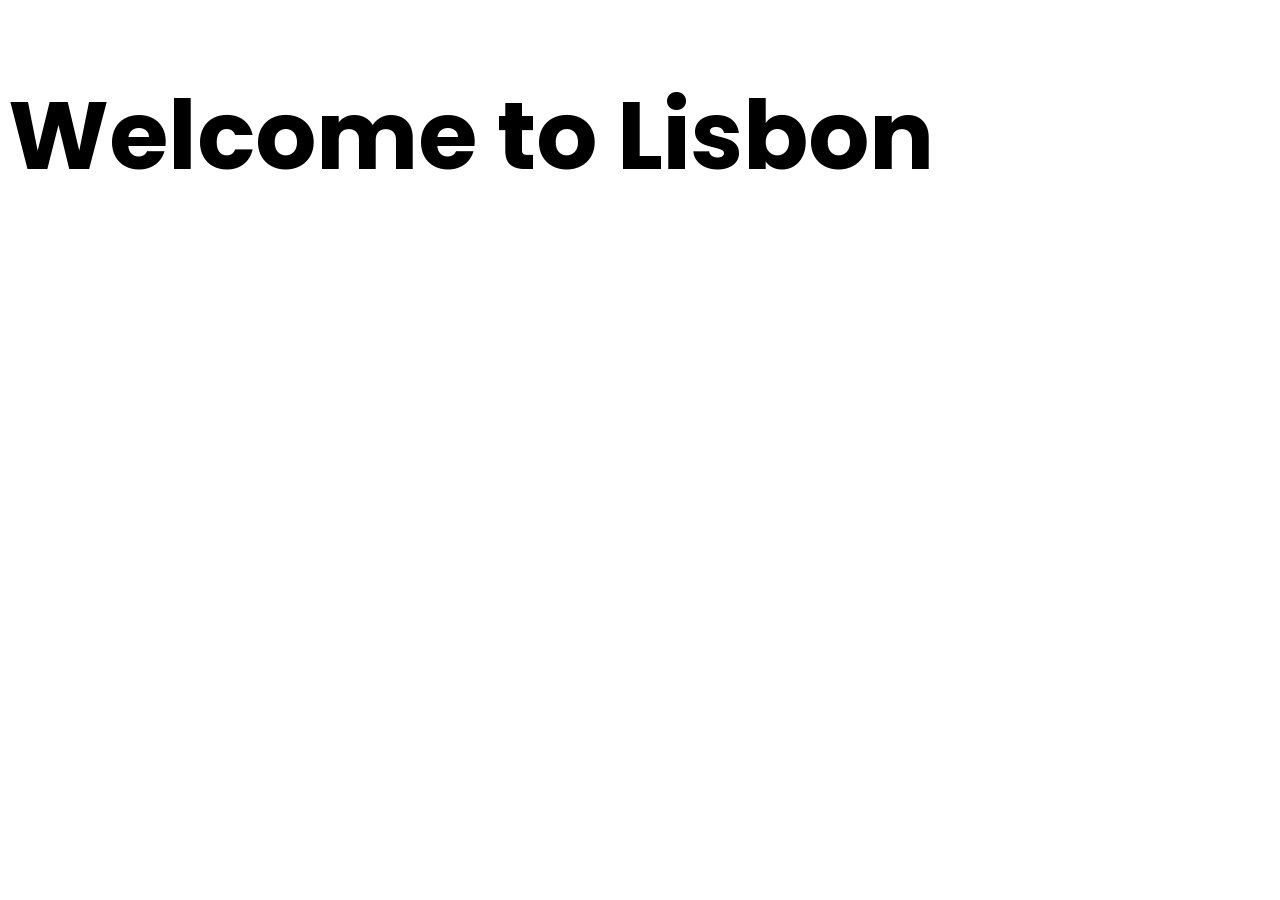
==== index.html @ 34573c59 "new files" ====
<!doctype html>
<html lang="en">
  <head>
    <meta charset="UTF-8" />
    <meta http-equiv="X-UA-Compatible" content="IE=edge" />
    <meta name="viewport" content="width=device-width, initial-scale=1.0" />
    <link rel="preconnect" href="https://fonts.googleapis.com" />
    <link rel="preconnect" href="https://fonts.gstatic.com" crossorigin />
    <link
      href="https://fonts.googleapis.com/css2?family=Poppins:ital,wght@0,100;0,200;0,300;0,400;0,500;0,600;0,700;0,800;0,900;1,100;1,200;1,300;1,400;1,500;1,600;1,700;1,800;1,900&display=swap"
      rel="stylesheet"
    />
    <link rel="stylesheet" href="src/styles.css" />
    <title>Welcome to Lisbon</title>
  </head>
  <body>
    <h1>Welcome to Lisbon</h1>
  </body>
</html>
---- src/styles.css ----
h1 {
  font-family: "Poppins", sans-serif;
  font-style: normal;
  font-weight: 700;
  font-size: 96px;
  line-height: 144px;
}
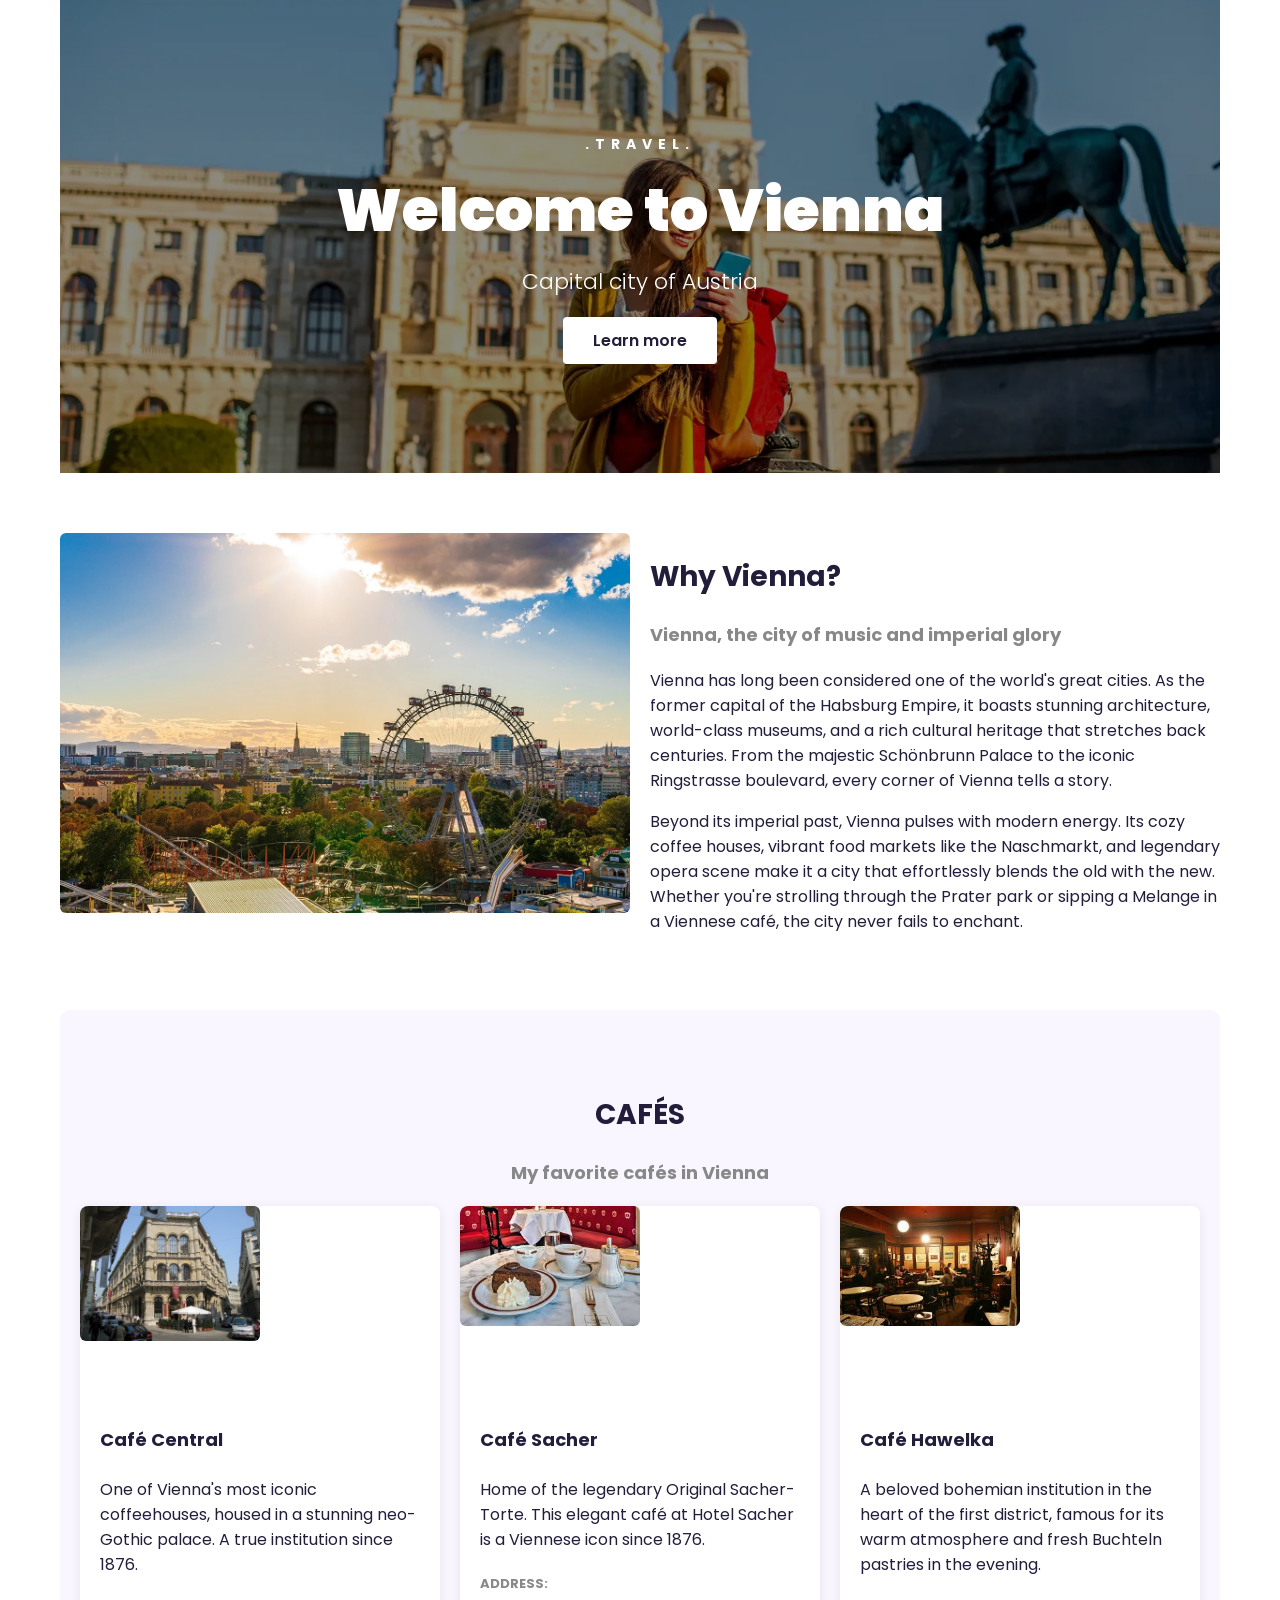
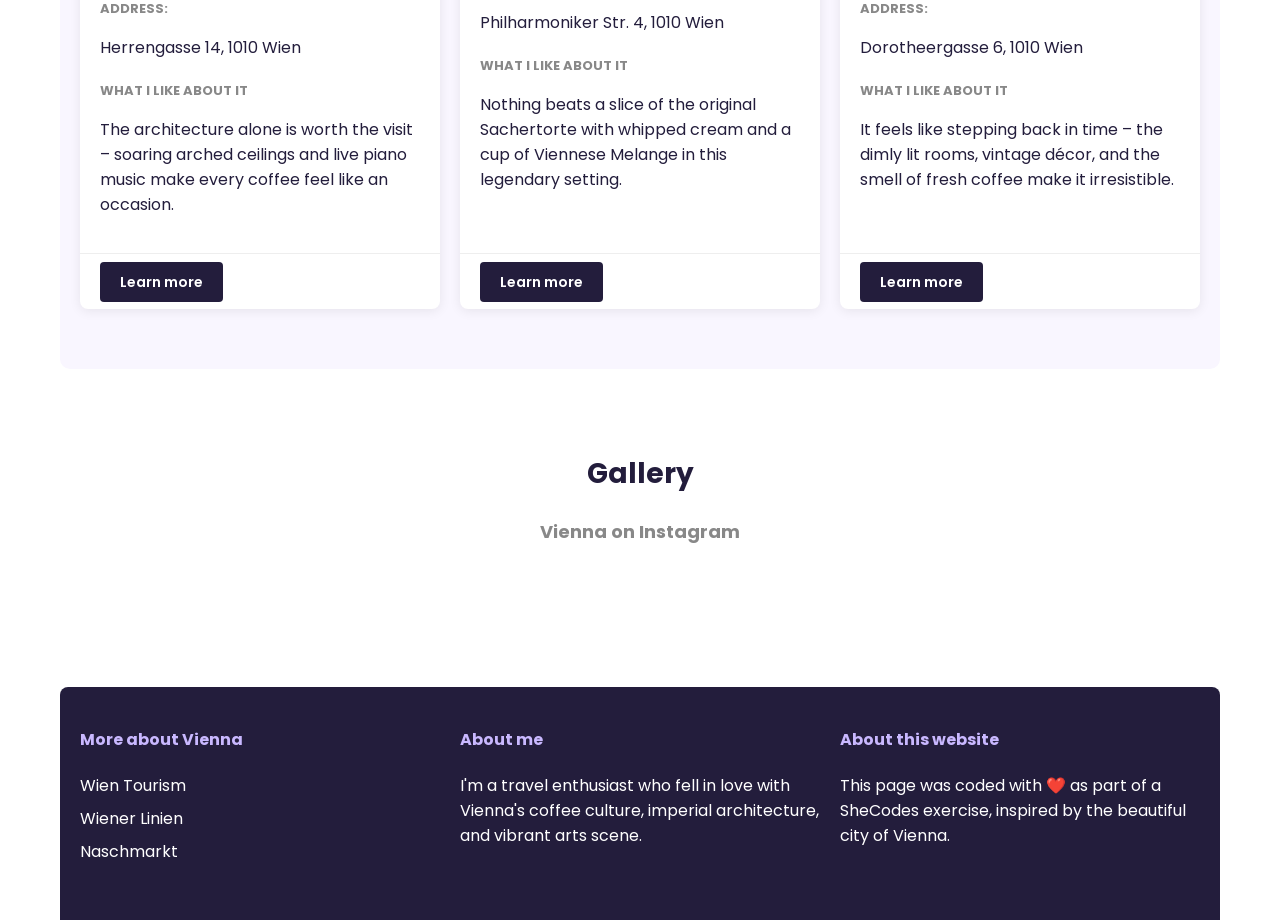
==== commit b94a111c: "insert all the infos via vs code about vienna + design" ====
--- a/index.html
+++ b/index.html
@@ -7,13 +7,285 @@
     <link rel="preconnect" href="https://fonts.googleapis.com" />
     <link rel="preconnect" href="https://fonts.gstatic.com" crossorigin />
     <link
-      href="https://fonts.googleapis.com/css2?family=Poppins:ital,wght@0,100;0,200;0,300;0,400;0,500;0,600;0,700;0,800;0,900;1,100;1,200;1,300;1,400;1,500;1,600;1,700;1,800;1,900&display=swap"
+      href="https://fonts.googleapis.com/css2?family=Poppins:ital,wght@0,100;0,200;0,300;0,400;0,500;0,600;0,700;0,800;0,900;1,400&display=swap"
       rel="stylesheet"
     />
     <link rel="stylesheet" href="src/styles.css" />
-    <title>Welcome to Lisbon</title>
+    <title>Welcome to Vienna</title>
   </head>
   <body>
-    <h1>Welcome to Lisbon</h1>
+    <div class="container">
+      <header>
+        <h3>.TRAVEL.</h3>
+        <h1>Welcome to Vienna</h1>
+        <h2>Capital city of Austria</h2>
+        <a href="#more">Learn more</a>
+      </header>
+
+      <main>
+        <section class="grid grid-2-columns">
+          <div>
+            <img src="images/wien1.jpeg" alt="Vienna" class="img-responsive" />
+          </div>
+          <div>
+            <h2>Why Vienna?</h2>
+            <h3>Vienna, the city of music and imperial glory</h3>
+            <p>
+              Vienna has long been considered one of the world's great cities.
+              As the former capital of the Habsburg Empire, it boasts stunning
+              architecture, world-class museums, and a rich cultural heritage
+              that stretches back centuries. From the majestic Schönbrunn Palace
+              to the iconic Ringstrasse boulevard, every corner of Vienna tells
+              a story.
+            </p>
+            <p>
+              Beyond its imperial past, Vienna pulses with modern energy. Its
+              cozy coffee houses, vibrant food markets like the Naschmarkt, and
+              legendary opera scene make it a city that effortlessly blends the
+              old with the new. Whether you're strolling through the Prater park
+              or sipping a Melange in a Viennese café, the city never fails to
+              enchant.
+            </p>
+          </div>
+        </section>
+
+        <section class="secondary" id="more">
+          <h2 class="text-center">CAFÉS</h2>
+          <h3 class="text-center">My favorite cafés in Vienna</h3>
+
+          <div class="grid grid-3-columns">
+            <!-- Café 1 -->
+            <div class="card">
+              <div class="card-header grid grid-2-columns">
+                <img
+                  src="images/central.jpg"
+                  alt="Café Central"
+                  class="img-responsive"
+                />
+                <iframe
+                  src="https://www.google.com/maps/embed?pb=!1m18!1m12!1m3!1d2658.6!2d16.3647!3d48.2102!2m3!1f0!2f0!3f0!3m2!1i1024!2i768!4f13.1!3m3!1m2!1s0x476d079a1d5d7e43%3A0x5ac53a5fe0e79e0!2sCaf%C3%A9%20Central!5e0!3m2!1sen!2sat!4v1"
+                  class="embed"
+                  style="border: 0"
+                  allowfullscreen=""
+                  loading="lazy"
+                  referrerpolicy="no-referrer-when-downgrade"
+                ></iframe>
+              </div>
+              <div class="card-body">
+                <h4>Café Central</h4>
+                <p>
+                  One of Vienna's most iconic coffeehouses, housed in a stunning
+                  neo-Gothic palace. A true institution since 1876.
+                </p>
+                <h5>Address:</h5>
+                <p>Herrengasse 14, 1010 Wien</p>
+                <h5>What I like about it</h5>
+                <p>
+                  The architecture alone is worth the visit – soaring arched
+                  ceilings and live piano music make every coffee feel like an
+                  occasion.
+                </p>
+              </div>
+              <div class="card-footer">
+                <a
+                  href="https://www.cafecentral.wien"
+                  class="btn"
+                  target="_blank"
+                >
+                  Learn more
+                </a>
+              </div>
+            </div>
+
+            <!-- Café 2 -->
+            <div class="card">
+              <div class="card-header grid grid-2-columns">
+                <img
+                  src="images/sacher.jpeg"
+                  alt="Café Sacher"
+                  class="img-responsive"
+                />
+                <iframe
+                  src="https://www.google.com/maps/embed?pb=!1m18!1m12!1m3!1d2658.9!2d16.3694!3d48.2037!2m3!1f0!2f0!3f0!3m2!1i1024!2i768!4f13.1!3m3!1m2!1s0x476d079e8a0b1a2b%3A0x1234!2sCaf%C3%A9%20Sacher!5e0!3m2!1sen!2sat!4v1"
+                  class="embed"
+                  style="border: 0"
+                  allowfullscreen=""
+                  loading="lazy"
+                  referrerpolicy="no-referrer-when-downgrade"
+                ></iframe>
+              </div>
+              <div class="card-body">
+                <h4>Café Sacher</h4>
+                <p>
+                  Home of the legendary Original Sacher-Torte. This elegant café
+                  at Hotel Sacher is a Viennese icon since 1876.
+                </p>
+                <h5>Address:</h5>
+                <p>Philharmoniker Str. 4, 1010 Wien</p>
+                <h5>What I like about it</h5>
+                <p>
+                  Nothing beats a slice of the original Sachertorte with whipped
+                  cream and a cup of Viennese Melange in this legendary setting.
+                </p>
+              </div>
+              <div class="card-footer">
+                <a
+                  href="https://www.sacher.com/cafe-sacher-wien"
+                  class="btn"
+                  target="_blank"
+                >
+                  Learn more
+                </a>
+              </div>
+            </div>
+
+            <!-- Café 3 -->
+            <div class="card">
+              <div class="card-header grid grid-2-columns">
+                <img
+                  src="images/hawelka.jpeg"
+                  alt="Café Hawelka"
+                  class="img-responsive"
+                />
+                <iframe
+                  src="https://www.google.com/maps/embed?pb=!1m18!1m12!1m3!1d2658.7!2d16.3672!3d48.2082!2m3!1f0!2f0!3f0!3m2!1i1024!2i768!4f13.1!3m3!1m2!1s0x476d0799b1234567%3A0xabcd!2sCaf%C3%A9%20Hawelka!5e0!3m2!1sen!2sat!4v1"
+                  class="embed"
+                  style="border: 0"
+                  allowfullscreen=""
+                  loading="lazy"
+                  referrerpolicy="no-referrer-when-downgrade"
+                ></iframe>
+              </div>
+              <div class="card-body">
+                <h4>Café Hawelka</h4>
+                <p>
+                  A beloved bohemian institution in the heart of the first
+                  district, famous for its warm atmosphere and fresh Buchteln
+                  pastries in the evening.
+                </p>
+                <h5>Address:</h5>
+                <p>Dorotheergasse 6, 1010 Wien</p>
+                <h5>What I like about it</h5>
+                <p>
+                  It feels like stepping back in time – the dimly lit rooms,
+                  vintage décor, and the smell of fresh coffee make it
+                  irresistible.
+                </p>
+              </div>
+              <div class="card-footer">
+                <a href="https://www.hawelka.at" class="btn" target="_blank">
+                  Learn more
+                </a>
+              </div>
+            </div>
+          </div>
+        </section>
+
+        <section>
+          <h2 class="text-center">Gallery</h2>
+          <h3 class="text-center">Vienna on Instagram</h3>
+          <div class="grid grid-3-columns">
+            <blockquote
+              class="instagram-media"
+              data-instgrm-permalink="https://www.instagram.com/p/CjTswhOtNoD/?utm_source=ig_embed&amp;utm_campaign=loading"
+              data-instgrm-version="14"
+              style="
+                background: #fff;
+                border: 0;
+                border-radius: 3px;
+                box-shadow:
+                  0 0 1px 0 rgba(0, 0, 0, 0.5),
+                  0 1px 10px 0 rgba(0, 0, 0, 0.15);
+                margin: 1px;
+                max-width: 540px;
+                min-width: 326px;
+                padding: 0;
+                width: 99.375%;
+                width: calc(100% - 2px);
+              "
+            ></blockquote>
+            <blockquote
+              class="instagram-media"
+              data-instgrm-permalink="https://www.instagram.com/p/CjVXqB5M_Y-/?utm_source=ig_embed&amp;utm_campaign=loading"
+              data-instgrm-version="14"
+              style="
+                background: #fff;
+                border: 0;
+                border-radius: 3px;
+                box-shadow:
+                  0 0 1px 0 rgba(0, 0, 0, 0.5),
+                  0 1px 10px 0 rgba(0, 0, 0, 0.15);
+                margin: 1px;
+                max-width: 540px;
+                min-width: 326px;
+                padding: 0;
+                width: 99.375%;
+                width: calc(100% - 2px);
+              "
+            ></blockquote>
+            <blockquote
+              class="instagram-media"
+              data-instgrm-permalink="https://www.instagram.com/p/CjX3v5JMPOv/?utm_source=ig_embed&amp;utm_campaign=loading"
+              data-instgrm-version="14"
+              style="
+                background: #fff;
+                border: 0;
+                border-radius: 3px;
+                box-shadow:
+                  0 0 1px 0 rgba(0, 0, 0, 0.5),
+                  0 1px 10px 0 rgba(0, 0, 0, 0.15);
+                margin: 1px;
+                max-width: 540px;
+                min-width: 326px;
+                padding: 0;
+                width: 99.375%;
+                width: calc(100% - 2px);
+              "
+            ></blockquote>
+          </div>
+          <script async src="//www.instagram.com/embed.js"></script>
+        </section>
+
+        <footer>
+          <div class="grid grid-3-columns">
+            <div>
+              <h4>More about Vienna</h4>
+              <ul>
+                <li>
+                  <a href="https://www.wien.info" target="_blank"
+                    >Wien Tourism</a
+                  >
+                </li>
+                <li>
+                  <a href="https://www.wienerlinien.at" target="_blank"
+                    >Wiener Linien</a
+                  >
+                </li>
+                <li>
+                  <a href="https://www.naschmarkt.at" target="_blank"
+                    >Naschmarkt</a
+                  >
+                </li>
+              </ul>
+            </div>
+            <div>
+              <h4>About me</h4>
+              <p>
+                I'm a travel enthusiast who fell in love with Vienna's coffee
+                culture, imperial architecture, and vibrant arts scene.
+              </p>
+            </div>
+            <div>
+              <h4>About this website</h4>
+              <p>
+                This page was coded with ❤️ as part of a SheCodes exercise,
+                inspired by the beautiful city of Vienna.
+              </p>
+            </div>
+          </div>
+        </footer>
+      </main>
+    </div>
+    <script src="src/index.js"></script>
   </body>
 </html>
--- a/src/styles.css
+++ b/src/styles.css
@@ -1,7 +1,179 @@
-h1 {
+* {
+  box-sizing: border-box;
+}
+
+body {
   font-family: "Poppins", sans-serif;
-  font-style: normal;
+  margin: 0;
+  padding: 0;
+  color: #231d3c;
+}
+
+.container {
+  max-width: 1200px;
+  margin: 0 auto;
+  padding: 0 20px;
+}
+
+/* HEADER */
+header {
+  background:
+    linear-gradient(rgba(0, 0, 0, 0.45), rgba(0, 0, 0, 0.45)),
+    url("../images/wien2.jpeg") center/cover no-repeat;
+  color: white;
+  text-align: center;
+  padding: 120px 20px;
+}
+
+header h3 {
+  letter-spacing: 6px;
+  font-size: 14px;
+  margin-bottom: 10px;
+}
+
+header h1 {
+  font-size: 60px;
+  font-weight: 900;
+  margin: 0;
+}
+
+header h2 {
+  font-size: 22px;
+  font-weight: 300;
+  margin: 10px 0 30px;
+}
+
+header a {
+  background-color: white;
+  color: #231d3c;
+  padding: 12px 30px;
+  text-decoration: none;
+  font-weight: 600;
+  border-radius: 4px;
+}
+
+/* GRID */
+.grid {
+  display: grid;
+  gap: 20px;
+}
+
+.grid-2-columns {
+  grid-template-columns: 1fr 1fr;
+}
+
+.grid-3-columns {
+  grid-template-columns: 1fr 1fr 1fr;
+}
+
+/* IMAGES */
+.img-responsive {
+  width: 100%;
+  border-radius: 6px;
+}
+
+/* INTRO SECTION */
+section {
+  padding: 60px 0;
+}
+
+section h2 {
+  font-size: 28px;
   font-weight: 700;
-  font-size: 96px;
-  line-height: 144px;
 }
+
+section h3 {
+  font-size: 18px;
+  color: #888;
+  margin-bottom: 20px;
+}
+
+/* CARDS */
+.secondary {
+  background-color: #f9f6ff;
+  padding: 60px 20px;
+  border-radius: 10px;
+}
+
+.card {
+  background: white;
+  border-radius: 8px;
+  box-shadow: 0 2px 12px rgba(0, 0, 0, 0.08);
+  overflow: hidden;
+  display: flex;
+  flex-direction: column;
+}
+
+.card-header {
+  gap: 0;
+}
+
+.card-body {
+  padding: 20px;
+  flex-grow: 1;
+}
+
+.card-body h4 {
+  margin-top: 0;
+  font-size: 18px;
+}
+
+.card-body h5 {
+  margin-bottom: 4px;
+  color: #888;
+  font-size: 13px;
+  text-transform: uppercase;
+}
+
+.card-footer {
+  padding: 15px 20px;
+  border-top: 1px solid #eee;
+}
+
+.btn {
+  background-color: #231d3c;
+  color: white;
+  padding: 10px 20px;
+  text-decoration: none;
+  border-radius: 4px;
+  font-size: 14px;
+  font-weight: 600;
+}
+
+.embed {
+  width: 100%;
+  height: 200px;
+}
+
+/* TEXT ALIGN */
+.text-center {
+  text-align: center;
+}
+
+/* FOOTER */
+footer {
+  background-color: #231d3c;
+  color: white;
+  padding: 40px 20px;
+  margin-top: 60px;
+  border-radius: 8px 8px 0 0;
+}
+
+footer h4 {
+  color: #c9b8ff;
+  margin-top: 0;
+}
+
+footer a {
+  color: white;
+  text-decoration: none;
+}
+
+footer ul {
+  padding: 0;
+  list-style: none;
+}
+
+footer ul li {
+  margin-bottom: 8px;
+}
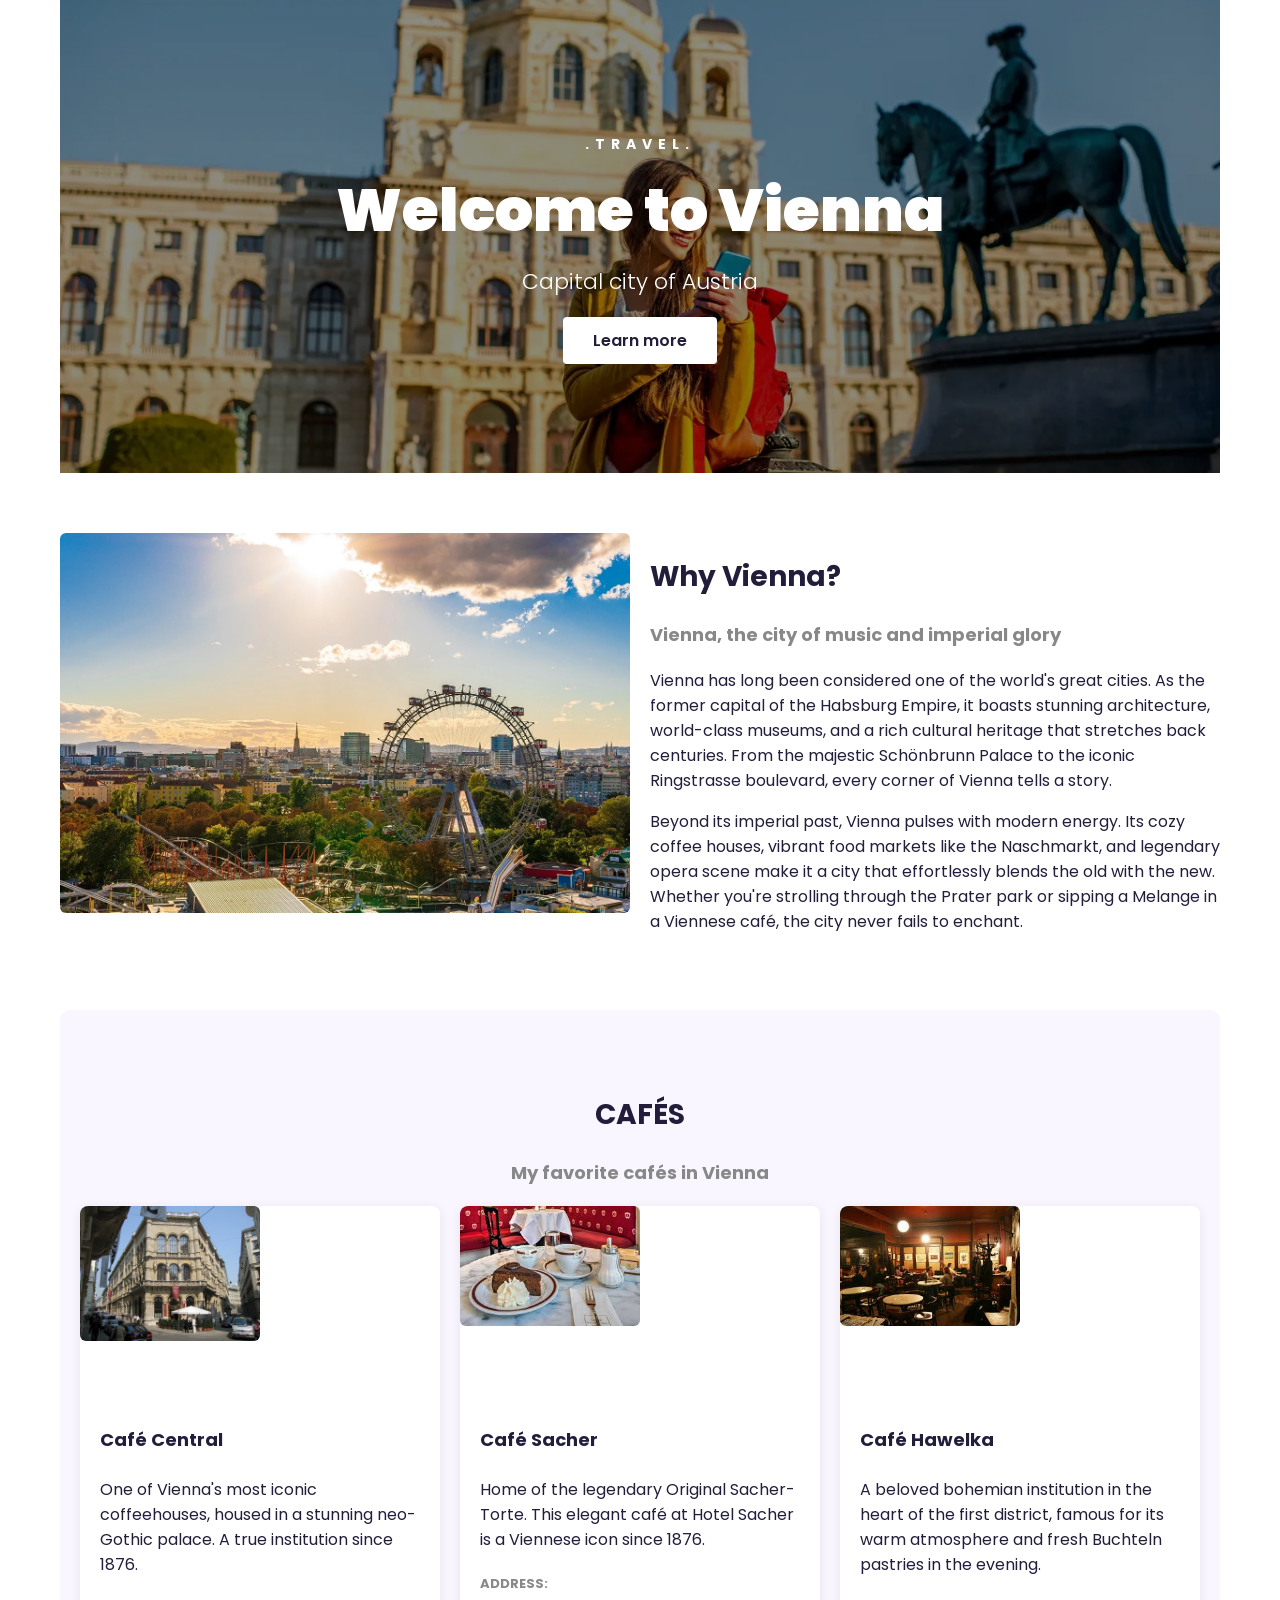
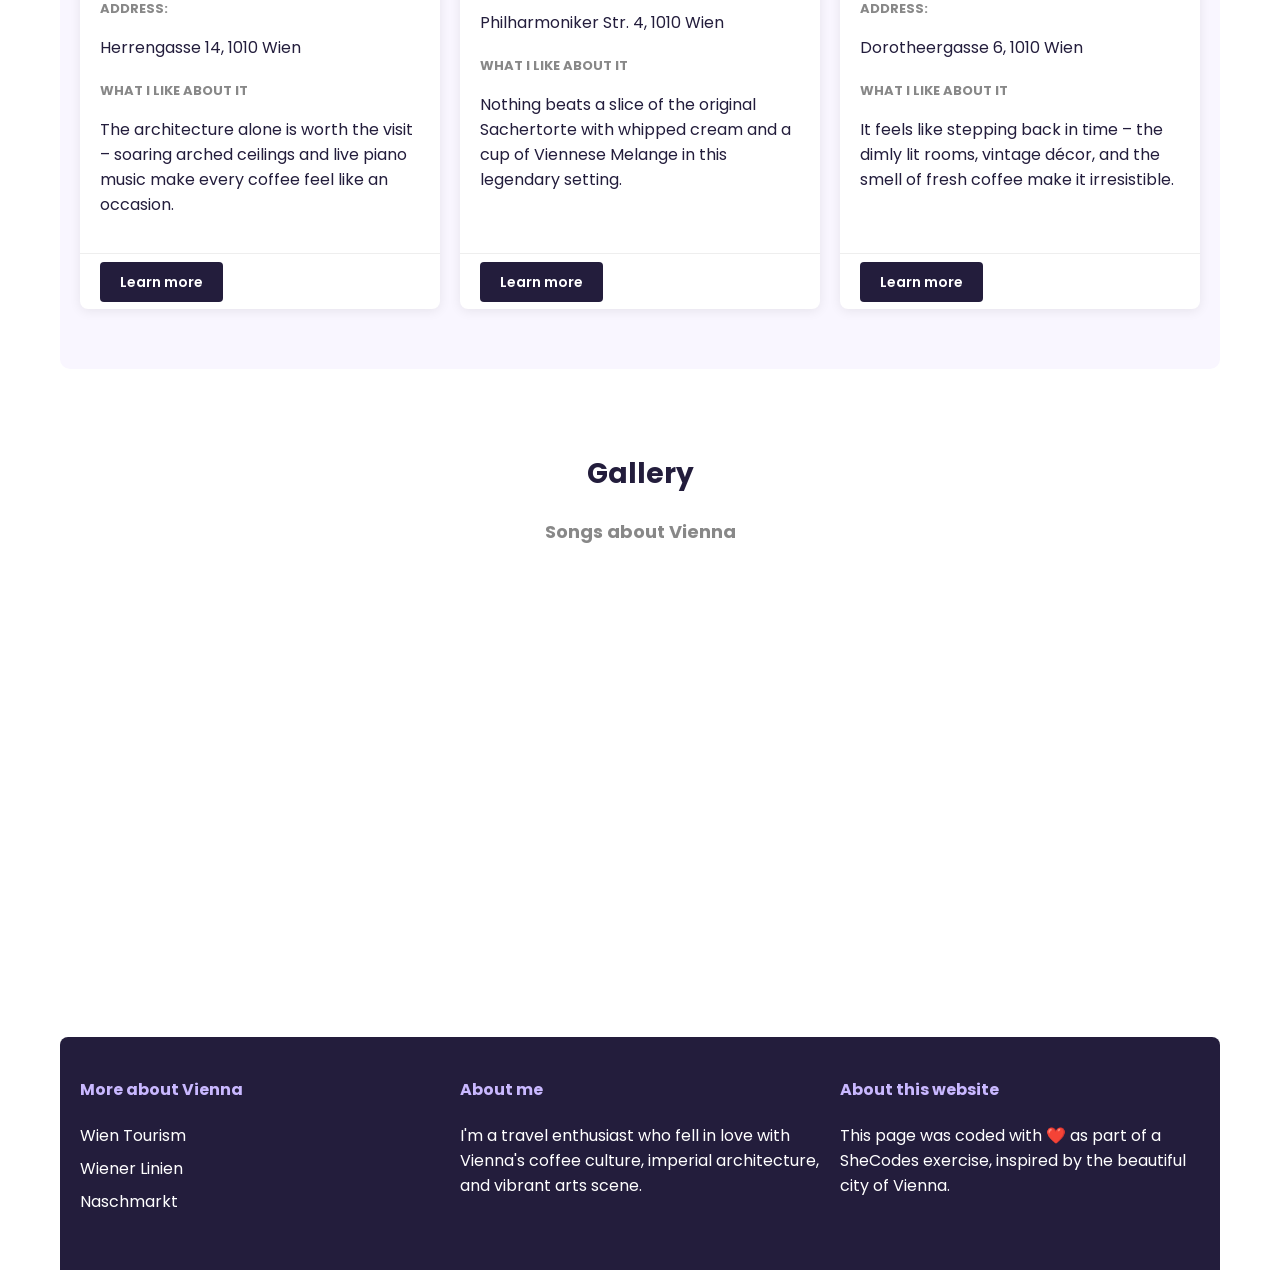
==== commit 255cc401: "insert spotify instead instagram embed" ====
--- a/index.html
+++ b/index.html
@@ -183,67 +183,62 @@
 
         <section>
           <h2 class="text-center">Gallery</h2>
-          <h3 class="text-center">Vienna on Instagram</h3>
+          <h3 class="text-center">Songs about Vienna</h3>
           <div class="grid grid-3-columns">
-            <blockquote
-              class="instagram-media"
-              data-instgrm-permalink="https://www.instagram.com/p/CjTswhOtNoD/?utm_source=ig_embed&amp;utm_campaign=loading"
-              data-instgrm-version="14"
-              style="
-                background: #fff;
-                border: 0;
-                border-radius: 3px;
-                box-shadow:
-                  0 0 1px 0 rgba(0, 0, 0, 0.5),
-                  0 1px 10px 0 rgba(0, 0, 0, 0.15);
-                margin: 1px;
-                max-width: 540px;
-                min-width: 326px;
-                padding: 0;
-                width: 99.375%;
-                width: calc(100% - 2px);
+            <iframe
+              data-testid="embed-iframe"
+              style="border-radius: 12px"
+              src="https://open.spotify.com/embed/track/78TbokQtIlaIHOUQryW63E?utm_source=generator"
+              width="100%"
+              height="352"
+              frameborder="0"
+              allowfullscreen=""
+              allow="
+                autoplay;
+                clipboard-write;
+                encrypted-media;
+                fullscreen;
+                picture-in-picture;
               "
-            ></blockquote>
-            <blockquote
-              class="instagram-media"
-              data-instgrm-permalink="https://www.instagram.com/p/CjVXqB5M_Y-/?utm_source=ig_embed&amp;utm_campaign=loading"
-              data-instgrm-version="14"
-              style="
-                background: #fff;
-                border: 0;
-                border-radius: 3px;
-                box-shadow:
-                  0 0 1px 0 rgba(0, 0, 0, 0.5),
-                  0 1px 10px 0 rgba(0, 0, 0, 0.15);
-                margin: 1px;
-                max-width: 540px;
-                min-width: 326px;
-                padding: 0;
-                width: 99.375%;
-                width: calc(100% - 2px);
+              loading="lazy"
+            ></iframe>
+
+            <iframe
+              data-testid="embed-iframe"
+              style="border-radius: 12px"
+              src="https://open.spotify.com/embed/track/4U45aEWtQhrm8A5mxPaFZ7?utm_source=generator"
+              width="100%"
+              height="352"
+              frameborder="0"
+              allowfullscreen=""
+              allow="
+                autoplay;
+                clipboard-write;
+                encrypted-media;
+                fullscreen;
+                picture-in-picture;
               "
-            ></blockquote>
-            <blockquote
-              class="instagram-media"
-              data-instgrm-permalink="https://www.instagram.com/p/CjX3v5JMPOv/?utm_source=ig_embed&amp;utm_campaign=loading"
-              data-instgrm-version="14"
-              style="
-                background: #fff;
-                border: 0;
-                border-radius: 3px;
-                box-shadow:
-                  0 0 1px 0 rgba(0, 0, 0, 0.5),
-                  0 1px 10px 0 rgba(0, 0, 0, 0.15);
-                margin: 1px;
-                max-width: 540px;
-                min-width: 326px;
-                padding: 0;
-                width: 99.375%;
-                width: calc(100% - 2px);
+              loading="lazy"
+            ></iframe>
+
+            <iframe
+              data-testid="embed-iframe"
+              style="border-radius: 12px"
+              src="https://open.spotify.com/embed/track/6tetorrFfVEwugqcgfwEm1?utm_source=generator"
+              width="100%"
+              height="352"
+              frameborder="0"
+              allowfullscreen=""
+              allow="
+                autoplay;
+                clipboard-write;
+                encrypted-media;
+                fullscreen;
+                picture-in-picture;
               "
-            ></blockquote>
-          </div>
-          <script async src="//www.instagram.com/embed.js"></script>
+              loading="lazy"
+            ></iframe>
+          </div>
         </section>
 
         <footer>
--- a/src/styles.css
+++ b/src/styles.css
@@ -15,7 +15,6 @@
   padding: 0 20px;
 }
 
-/* HEADER */
 header {
   background:
     linear-gradient(rgba(0, 0, 0, 0.45), rgba(0, 0, 0, 0.45)),
@@ -52,7 +51,6 @@
   border-radius: 4px;
 }
 
-/* GRID */
 .grid {
   display: grid;
   gap: 20px;
@@ -66,13 +64,11 @@
   grid-template-columns: 1fr 1fr 1fr;
 }
 
-/* IMAGES */
 .img-responsive {
   width: 100%;
   border-radius: 6px;
 }
 
-/* INTRO SECTION */
 section {
   padding: 60px 0;
 }
@@ -88,7 +84,6 @@
   margin-bottom: 20px;
 }
 
-/* CARDS */
 .secondary {
   background-color: #f9f6ff;
   padding: 60px 20px;
@@ -145,12 +140,26 @@
   height: 200px;
 }
 
-/* TEXT ALIGN */
+.video-wrapper {
+  position: relative;
+  padding-bottom: 56.25%;
+  height: 0;
+  overflow: hidden;
+  border-radius: 8px;
+}
+
+.video-wrapper iframe {
+  position: absolute;
+  top: 0;
+  left: 0;
+  width: 100%;
+  height: 100%;
+}
+
 .text-center {
   text-align: center;
 }
 
-/* FOOTER */
 footer {
   background-color: #231d3c;
   color: white;
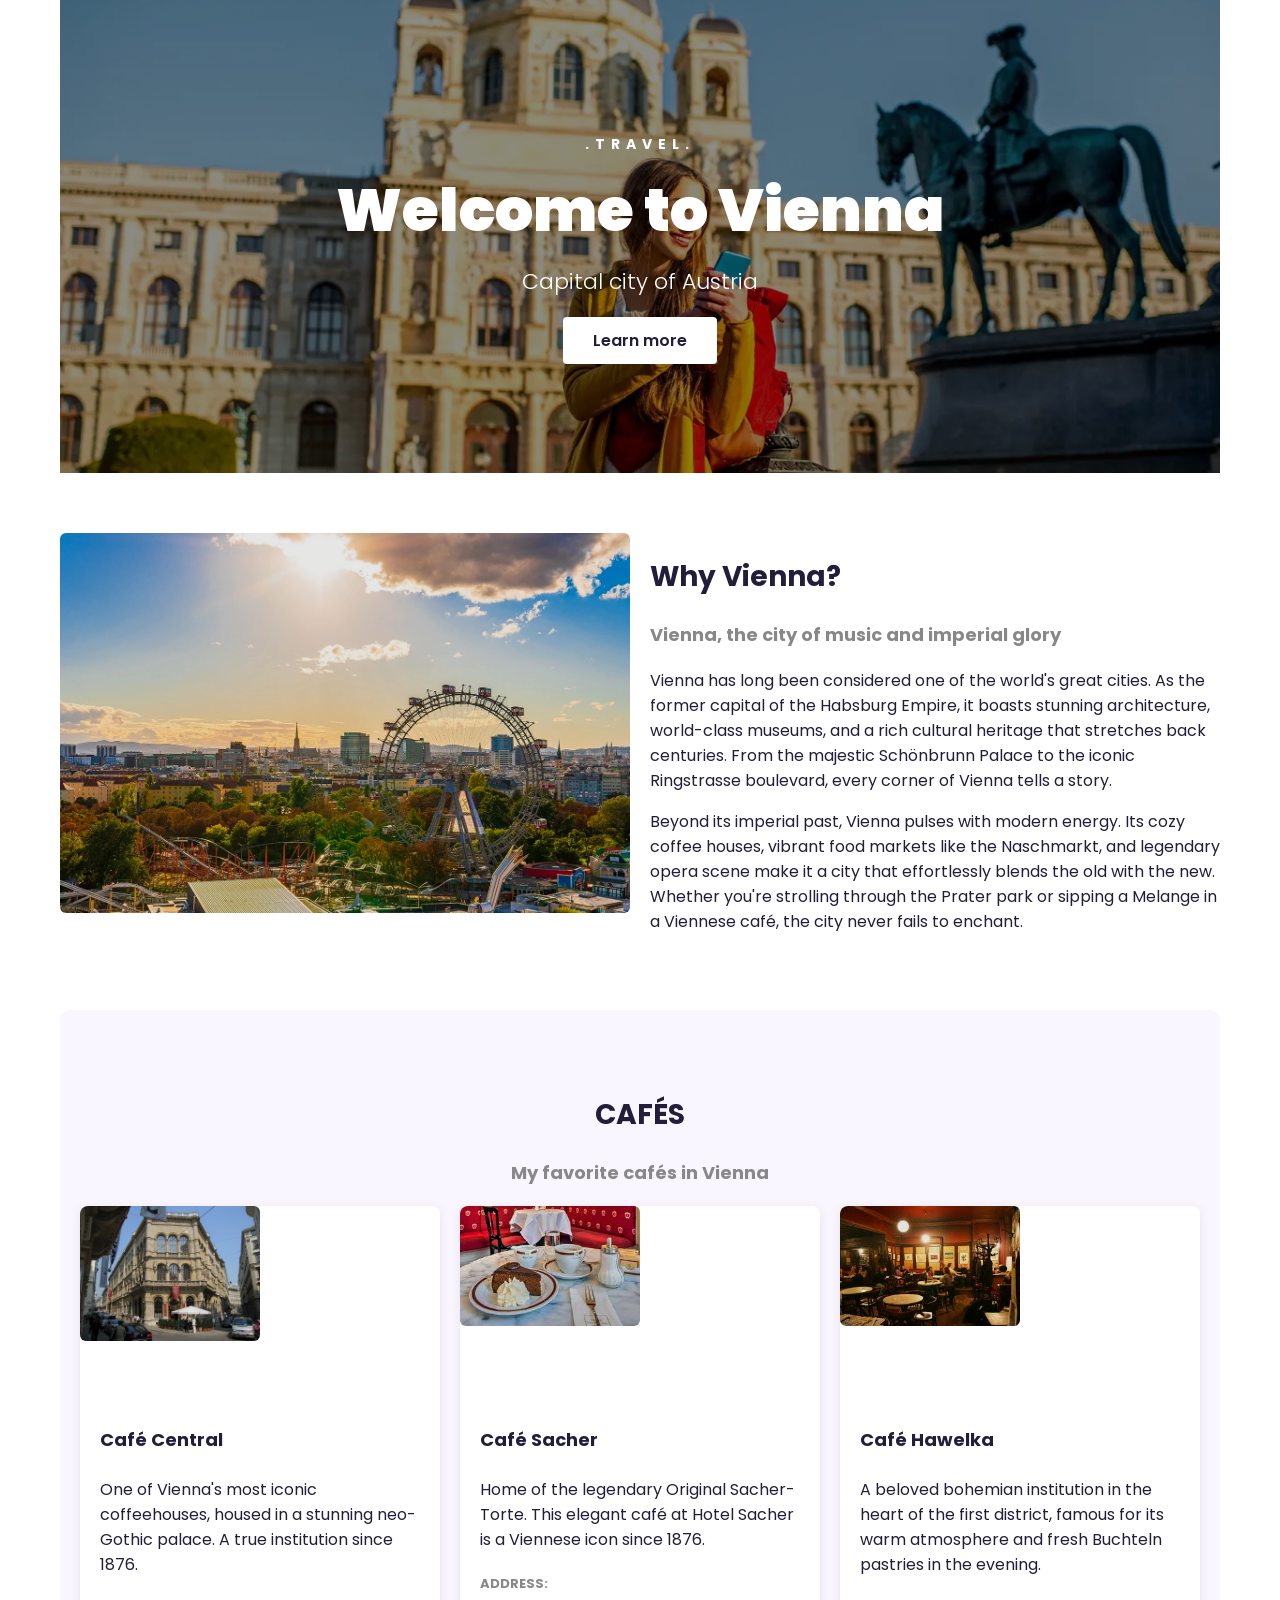
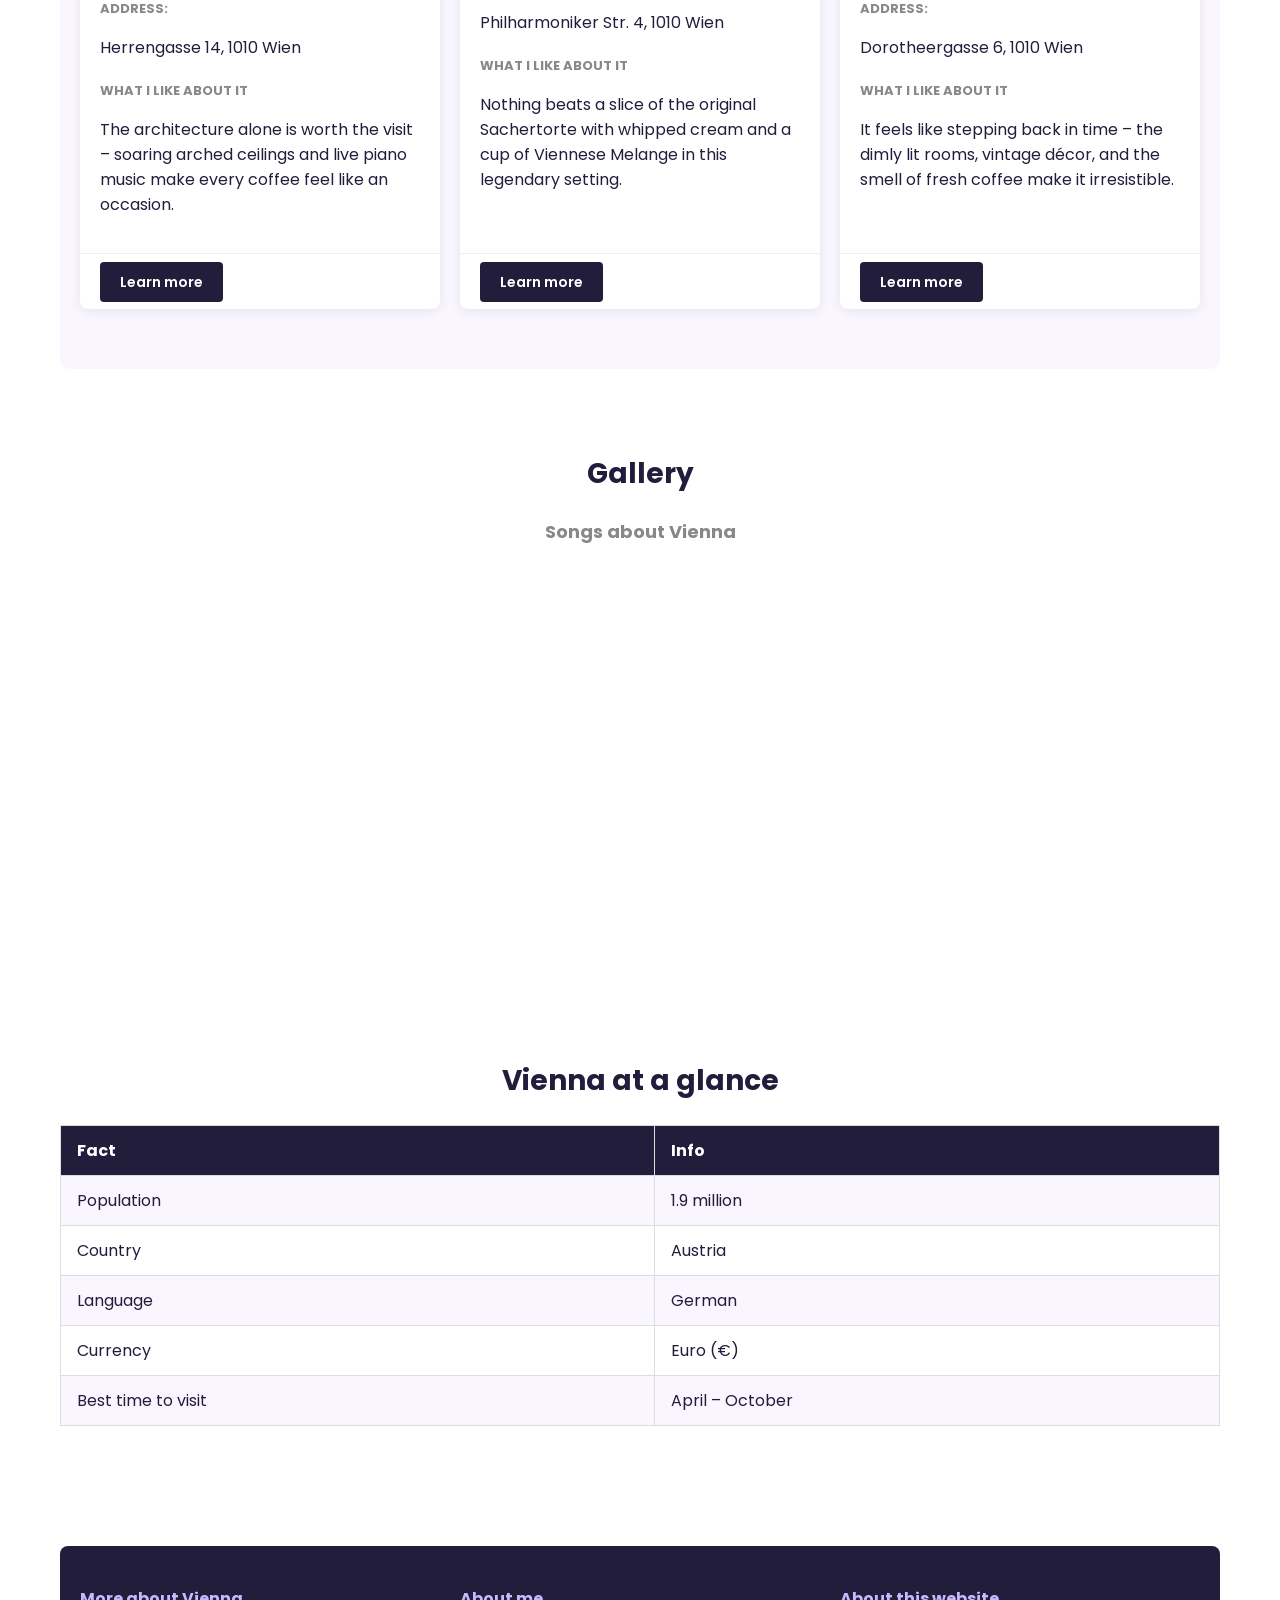
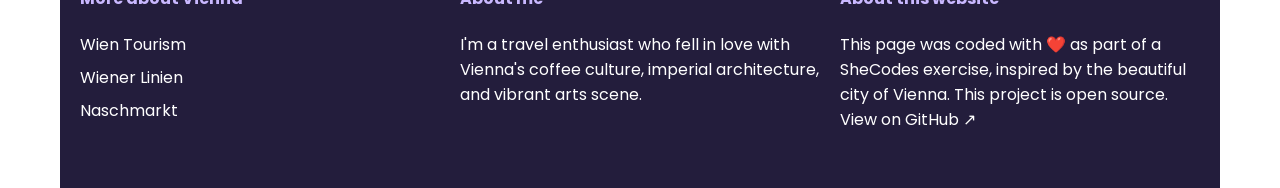
==== commit cc9c48ff: "insert missing elements" ====
--- a/index.html
+++ b/index.html
@@ -241,6 +241,36 @@
           </div>
         </section>
 
+        <section>
+          <h2 class="text-center">Vienna at a glance</h2>
+          <table>
+            <tr>
+              <th>Fact</th>
+              <th>Info</th>
+            </tr>
+            <tr>
+              <td>Population</td>
+              <td>1.9 million</td>
+            </tr>
+            <tr>
+              <td>Country</td>
+              <td>Austria</td>
+            </tr>
+            <tr>
+              <td>Language</td>
+              <td>German</td>
+            </tr>
+            <tr>
+              <td>Currency</td>
+              <td>Euro (€)</td>
+            </tr>
+            <tr>
+              <td>Best time to visit</td>
+              <td>April – October</td>
+            </tr>
+          </table>
+        </section>
+
         <footer>
           <div class="grid grid-3-columns">
             <div>
@@ -274,7 +304,13 @@
               <h4>About this website</h4>
               <p>
                 This page was coded with ❤️ as part of a SheCodes exercise,
-                inspired by the beautiful city of Vienna.
+                inspired by the beautiful city of Vienna. This project is open
+                source.
+                <a
+                  href="https://github.com/cargo-cmyk/travel-project"
+                  target="_blank"
+                  >View on GitHub ↗</a
+                >
               </p>
             </div>
           </div>
--- a/src/styles.css
+++ b/src/styles.css
@@ -186,3 +186,29 @@
 footer ul li {
   margin-bottom: 8px;
 }
+
+.img-responsive {
+  filter: brightness(0.9) saturate(1.2);
+}
+
+table {
+  width: 100%;
+  border-collapse: collapse;
+  margin-top: 20px;
+}
+
+th,
+td {
+  border: 1px solid #ddd;
+  padding: 12px 16px;
+  text-align: left;
+}
+
+th {
+  background-color: #231d3c;
+  color: white;
+}
+
+tr:nth-child(even) {
+  background-color: #f9f6ff;
+}
